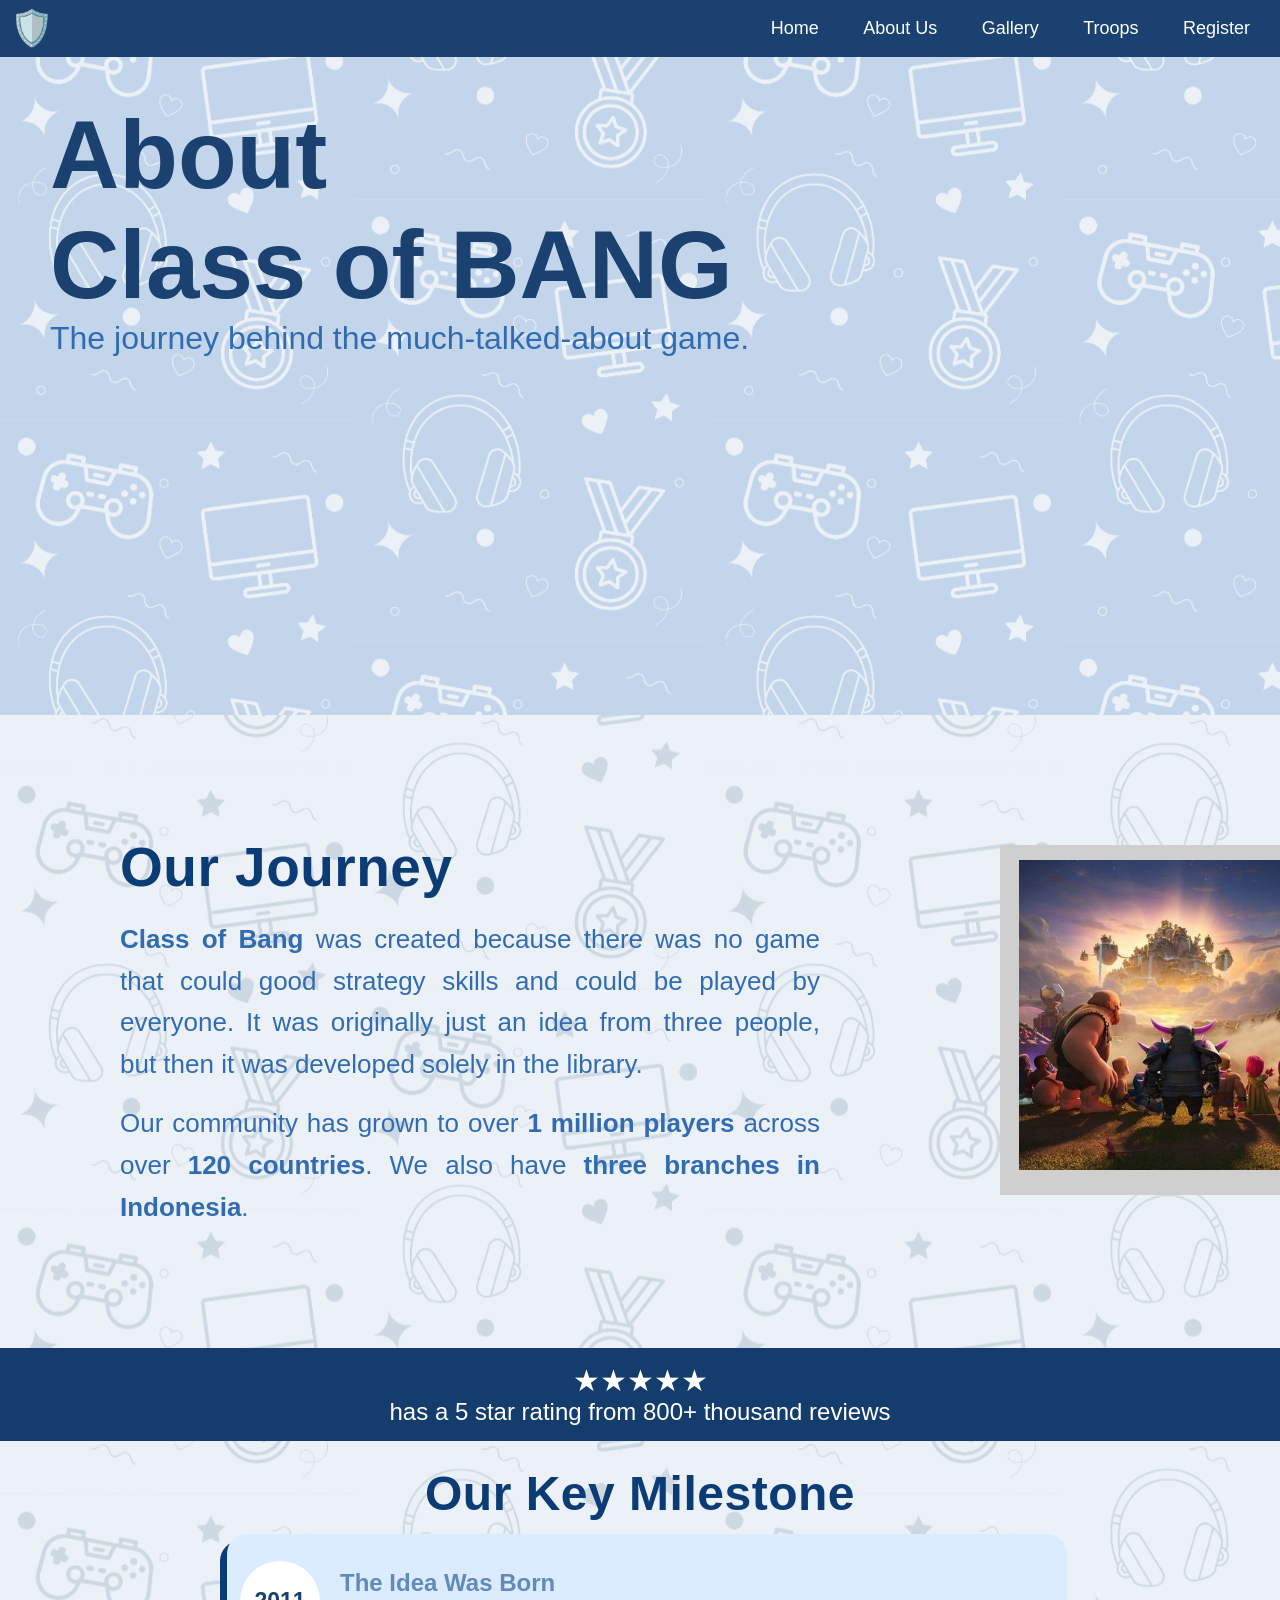
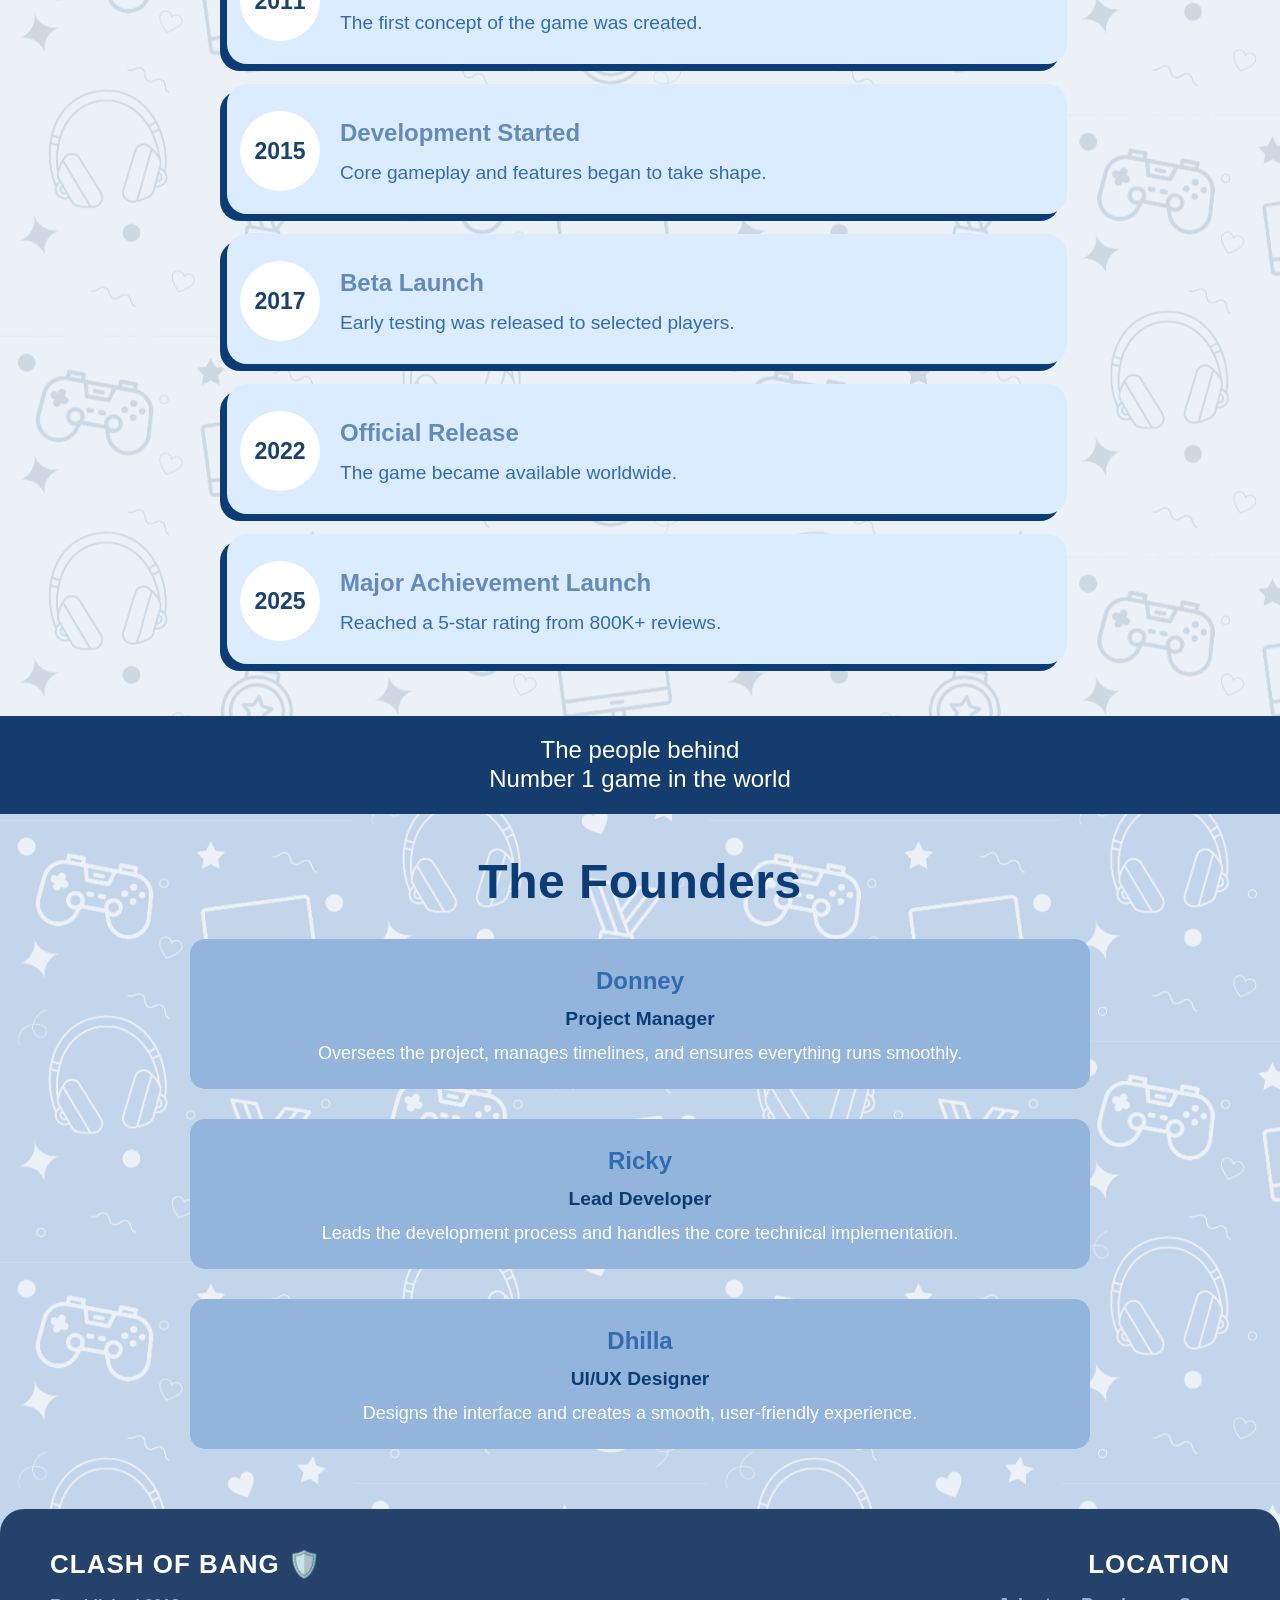
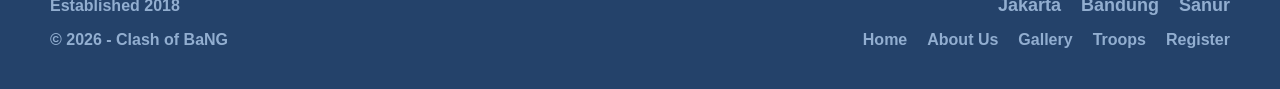
==== ClassOfBang/aboutUs.html @ f2fdd8cb "Move project into ClassOfBang folder" ====
<!DOCTYPE html>
<html lang="en">
<head>
    <meta charset="UTF-8">
    <meta name="viewport" content="width=device-width, initial-scale=1.0">
    <title>About Us</title>
    <link rel="stylesheet" href="styleAbout.css">
    <link rel="stylesheet" href="styleDefault.css">
    <link rel="stylesheet" href="responsive.css">
</head>
<body class="about-page">
    <div id="header"></div>
    
    <section class="about">
        <div class="text">
            <h1>About <br>
                Class of BANG </h1>
                
            <p>The journey behind the much-talked-about game.</p>
        </div>
    </section>

    <section class="journey">
        <div class="journey-content">
            <h2>Our Journey</h2>
            <p>
                <strong>Class of Bang</strong> was created because there was no game that could good 
                strategy skills and could be played by everyone. It was originally just an 
                idea from three people, but then it was developed solely in the library.
            </p>
            <br>
            <p>
                Our community has grown to over <strong>1 million players</strong> across over <strong>120 countries</strong>. 
                We also have <strong>three branches in Indonesia</strong>.
            </p>
        </div>

        <div class = "journey-image">
            <div class="image-bg"></div>
            <img src="source.png/journey.jpg" alt="">
        </div>
    </section>

    <section class="review-bar">
        <div class ="stars">
            ★★★★★
        </div>
        <p>
            has a 5 star rating from 800+ thousand reviews
        </p>
    </section>

    <section class ="milestone">
        <h2> Our Key Milestone</h2>
        <div class="milestone-card">
            <div class="year">
                <p>2011</p>
            </div>

            <div class="milestone-info">
                <h3>The Idea Was Born</h3>
                <p>The first concept of the game was created.</p>
            </div>
        </div>

        <div class="milestone-card"> 
            <div class="year"> 
                <p>2015</p>
            </div>
    
            <div class="milestone-info">
                <h3>Development Started</h3>
                <p>Core gameplay and features began to take shape.</p>
            </div>
        </div>
            
        <div class="milestone-card"> 
            <div class="year"> 
                <p>2017</p>
            </div>

            <div class="milestone-info">
                <h3>Beta Launch</h3>
                <p>Early testing was released to selected players.</p>
            </div>
        </div>

        <div class="milestone-card"> 
            <div class="year"> 
                <p>2022</p>
            </div>
    
            <div class="milestone-info">
                <h3>Official Release</h3>
                <p>The game became available worldwide.</p>
            </div>
        </div>
        
        <div class="milestone-card"> 
            <div class="year"> 
                <p>2025</p>
            </div>
    
            <div class="milestone-info">
                <h3>Major Achievement Launch</h3>
                <p>Reached a 5-star rating from 800K+ reviews.</p>
            </div>
        </div>
    </section>

    <section class="top">
        <p>
            The people behind <br>
            Number 1 game in the world
        </p>
    </section>


    <section class="founders">

        <h2>The Founders</h2>
    
        <div class="founder-container">
    
            <div class="founder-card">
                <h3>
                    Donney
                </h3>
                <h4>
                    Project Manager
                </h4>
                <p>
                    Oversees the project, manages timelines, and ensures everything runs smoothly.
                </p>
            </div>
    
            <div class="founder-card">
                <h3>
                    Ricky
                </h3>
                <h4>
                    Lead Developer
                </h4>
                <p>
                    Leads the development process and handles the core technical implementation.

                </p>
            </div>
    
            <div class="founder-card">
                <h3>
                    Dhilla
                </h3>
                <h4>
                    UI/UX Designer
                </h4>
                <p>
                    Designs the interface and creates a smooth, user-friendly experience.
                </p>
            </div>
        </div>
    </section>

    <div id="footer"></div>
    <script src="Component.js"></script>
    
</body>
</html>
---- ClassOfBang/styleAbout.css ----
* {
    margin: 0;
    padding: 0;
    box-sizing: border-box;
    font-family: Arial, sans-serif;
}

body{
    background-image: 
    linear-gradient(rgba(255, 255, 255, 0.7), rgba(255, 255, 255, 0.7)),
    url('source.png/Untitled\ design-2.png');
}

.about {
    display: flex;
    justify-content: space-between;
    align-items: center;
    background-image: url('source.png/About1.png');
    background-size: cover;
    background-position: center;
    height: 658px;
}

.text {
    position: absolute;
    top: 100px; 
    left: 50px; 
}

.text h1{
    color: #1A416F;
    font-size: 96px;
    margin: 0px;
}

.about p{
    color: #316CB2;
    font-size: 32px;
}

.journey{
    background-image: 
        linear-gradient(rgba(255, 255, 255, 0.7), rgba(255, 255, 255, 0.7)),
        url('source.png/Untitled\ design-4.png');
    display:flex;
    justify-content:space-between;
    align-items:center;
    padding:120px 80px;

}

.journey-content h2 {
    font-size: 2rem;
    font-weight: 800;
    color: #0b3c75;
    margin-bottom: 20px;
    letter-spacing: 0.5px;
    font-size: 55px;
    margin-left: 40px;
}

.journey-content p {
    font-size: 0.95rem;
    line-height: 1.6;
    color: #316CB2;
    font-size: 26px;
    margin-left: 40px;
    text-align: justify;
    max-width: 700px;
}

.image-bg{
    position: absolute;
    width: 350px;
    height: 350px;
    background-color: #cfcfcf;
    top: 845px;
    left: 1000px;
    object-fit: cover;
    z-index: 1;
}

.journey-image img{
    position: absolute;
    width: 310px;
    height: 310px;
    object-fit: cover;
    top: 860px;
    left: 1019px;
    z-index: 2;
}

.review-bar{
    font-size: 24px;
    text-align: center;
    background-color: #143D6D;
    color: white;
    padding: 5px;
    padding-bottom: 15px;
}

.stars{
    font-size: 30px;
    margin-top: 10px;
}

.milestone{
    background-image: 
        linear-gradient(rgba(255, 255, 255, 0.7), rgba(255, 255, 255, 0.7)),
        url('source.png/Untitled\ design-4.png');
    padding:25px 80px;
}

.milestone h2{
    font-size: 48px;
    font-weight: 800;
    color: #0b3c75;
    letter-spacing: 0.5px;
    text-align: center;
}

.milestone-card{
    position: relative;
    display:flex;
    align-items:center;
    gap:20px;
    background:#0b3c75;
    border-radius:20px;
    width:75%;
    margin:20px auto;
    padding:20px;
    z-index:2;
    transition: transform 0.3s ease;
}

.milestone-card::before{
    content:"";
    position:absolute;
    width:100%;
    height:100%;
    background:#dcecff;
    border-radius:20px;
    left:7px;   
    bottom:7px; 
    z-index:-1;
}

.year{
    width:80px;
    height:80px;
    margin-bottom: 10px;
    border-radius:50%;
    background:white;
    display:flex;
    justify-content:center;
    align-items:center;
}

.year p{
    color: #1A416F;
    font-size: 23px;
    font-weight: bolder;
}

.milestone-info h3{
    color: #628ABA;
    font-size: x-large;
    margin-bottom: 40px;
}

.milestone-info p{
    color: #316CB2;
    font-size: larger;
    margin-bottom: 10px;
    margin-top: -25px;
}

.milestone-card:hover {
    transform: translateY(-7px);
}

.top{
    text-align: center;
    background-color: #143D6D;
    color: white;
    padding-top: 20px;
    padding-bottom: 20px;
}

.top p {
    font-size: 24px;
    line-height: 1.2;
}

.founders{
    padding: 60px 120px;
    margin-bottom: 0px;
    margin-top: 0px;
}

.founder-container{
    display: grid;
    grid-template-columns:repeat(1,2fr);
    gap:30px;
    max-width: 900px;
    margin:auto;
}

.founder-card{
    background:#93B5DC;
    padding:20px;
    border-radius:15px;
    text-align:center;
    transition:all 0.3s ease;
    position:relative;
}

.founder-card:hover{
    transform:translateY(-8px);
    box-shadow:0 10px 20px rgba(0,0,0,0.15);
}

.founders h2{
    font-size: 48px;
    font-weight: 800;
    color: #0b3c75;
    margin-top: -20px;
    margin-bottom: 30px;
    letter-spacing: 0.5px;
    text-align: center;
}

.founder-card h3{
    color: #316CB2;
    font-size: x-large;
    line-height: 1.8;
}

.founder-card h4 {
    color: #0b3c75;
    font-size: larger;
    line-height: 1.8;
}

.founder-card p{
    color: white;
    font-size: large;
    line-height: 1.8;
}
---- ClassOfBang/styleDefault.css ----
*{
    font-family: Arial, sans-serif;
}

header{
    display: flex;
    justify-content: space-between;
    align-items: center;
    background-color: #1A416F;
    padding: 8px 10px;
}

h1{
    font-size: 35px;
    margin: 0;
}

header nav a {
    color: white;
    margin-left: 20px;
    margin-right: 20px;
    text-decoration: none;
    transition: 0.3s;
    font-size: 18px;
}

header nav a:hover {
    color: #D0E6FF; 
    text-decoration: underline;
    font-size: 18px;
}

footer {
    background-color: #24426A; 
    color: #92AED0;
    border-top-left-radius: 24px; 
    border-top-right-radius: 24px;
    padding: 40px 50px;
    margin:0px;
    font-weight: 600; 
}

.footer-container {
    display: flex;
    justify-content: space-between;
    align-items: stretch; 
    width: 100%;
}

.footer-left {
    display: flex;
    flex-direction: column;
    justify-content: space-between;
    text-align: left;
    gap: 15px; 
}

.footer-right {
    display: flex;
    flex-direction: column;
    justify-content: space-between;
    align-items: flex-end; 
    gap: 15px;
}

.footer-title {
    color: white;
    font-size: 26px;
    margin: 0;
    display: flex;
    align-items: center;
    text-transform: uppercase; 
    letter-spacing: 1px;
}

footer p {
    margin: 0;
    font-size: 16px;
}

.cities {
    display: flex;
    gap: 20px;
    font-size: 18px;
}

.footer-nav {
    display: flex;
    gap: 20px;
}

.footer-nav a {
    margin: 0;
    color: #92AED0;
    text-decoration: none;
    font-size: 16px;
    transition: color 0.3s ease;
}

.footer-nav a:hover {
    color: white; 
}

@media screen and (max-width: 768px) {
    footer {
        padding: 28px 20px;
    }
    .footer-container {
        flex-direction: column !important;
        gap: 24px;
    }
    .footer-left,
    .footer-right {
        align-items: flex-start !important;
        gap: 8px;
        width: 100%;
    }
    .footer-right {
        text-align: left;
    }
    .footer-title {
        font-size: 18px;
    }
    .cities {
        flex-wrap: wrap;
        gap: 8px;
        font-size: 14px;
        justify-content: flex-start;
    }
    .footer-nav {
        flex-wrap: wrap;
        gap: 8px;
        justify-content: flex-start;
    }
}
---- ClassOfBang/responsive.css ----
.hamburger {
    display: none;
    flex-direction: column;
    justify-content: space-between;
    width: 20px;
    height: 14px;
    background: none;
    border: none;
    cursor: pointer;
    padding: 0;
    flex-shrink: 0;
    position: relative;
    z-index: 999;
}

.hamburger span {
    display: block;
    width: 100%;
    height: 2px;
    background-color: white;
    border-radius: 3px;
    transition: transform 0.3s ease, opacity 0.3s ease;
}

.hamburger.is-open span:nth-child(1) {
    transform: translateY(6px) rotate(45deg);
}
.hamburger.is-open span:nth-child(2) {
    opacity: 0;
}
.hamburger.is-open span:nth-child(3) {
    transform: translateY(-6px) rotate(-45deg);
}

/* ipad */
@media screen and (max-width: 1200px) {
    /* --- HEADER & NAVIGATION --- */
    header nav a {
        margin-left: 10px;
        margin-right: 10px;
        font-size: 16px;
    }

    /* HOME PAGE (Index) */
    .judul {
        width: 100%;
        display: flex;
        flex-direction: column;
        align-items: center;
        position: relative;
    }
    .judul img {
        width: calc(100% - 40px);
        max-width: 1000px;
        height: auto;
        aspect-ratio: 1200 / 550;
        margin-left: auto;
        margin-right: auto;
        margin-top: 20px;
        object-fit: cover;
        margin-bottom: 40px;
    }
    .judul h1 {
        font-size: 5.5vw;
        bottom: 50%;
        left: 8%;
    }
    .button-container {
        position: absolute;
        bottom: 39%;
        left: 8%;
        gap: 15px;
    }
    .about, .regist {
        font-size: 1.8vw;
        padding: 1vw 2vw;
    }

    .latest-update {
        margin-left: 0 !important;
        margin-top: 20px !important;
        margin-bottom: 24px;
        display: flex;
        justify-content: center;
        width: 100%;
    }
    .latest-update h2 {
        width: auto !important;
        min-width: 320px;
        padding: 10px 30px;
        font-size: 36px !important;
    }

    .carousel {
        width: 90% !important;
        max-width: 900px;
    }
    .slide img {
        height: 400px !important;
    }
    .slide h3 {
        font-size: 32px !important;
    }
    .slide p {
        font-size: 20px !important;
    }

    .welcome p {
        margin-left: auto !important;
        margin-right: auto !important;
        max-width: 80% !important;
        font-size: 18px !important;
    }
    .welcome a {
        margin-left: auto !important;
        margin-right: auto !important;
        display: block !important;
        width: fit-content;
    }

    .card-container {
        grid-template-columns: repeat(2, 340px) !important;
        column-gap: 30px !important;
        row-gap: 40px !important;
        justify-content: center !important;
    }
    .card {
        width: 100% !important;
        max-width: 370px !important;
    }
    .fav-troops .card:first-child {
        grid-column: 1 / span 2;
    }

    /*  ABOUT US PAGE  */
    .journey {
        flex-direction: column !important;
        padding: 60px 30px !important;
        gap: 40px !important;
        text-align: center;
    }
    .journey-content p {
        margin-left: auto !important;
        margin-right: auto !important;
        max-width: 90% !important;
    }
    .journey-content h2 {
        margin-left: 0 !important;
    }
    .journey-image {
        position: relative !important;
        width: 350px !important;
        height: 350px !important;
        margin: 0 auto !important;
    }
    .image-bg {
        position: absolute !important;
        top: 0 !important;
        left: 0 !important;
        margin: 0 !important;
    }
    .journey-image img {
        position: absolute !important;
        top: 15px !important;
        left: 19px !important;
        margin: 0 !important;
    }
    
    .milestone-card {
        width: 85% !important;
    }

    .stat-row {
        margin-left: -10px;
        font-size: 23px ;
        margin-bottom: 8px ;
        padding-bottom: 10px;
    }
    .value {
        margin-right: -10px;
        font-size: 23px ;
    }
}

/* hp */
@media screen and (max-width: 768px) {
    header {
        position: relative;
        flex-wrap: wrap;
        align-items: center;
        padding: 12px 16px;
        gap: 0;
    }
    header h1 {
        flex: 1;
    }
    .hamburger {
        display: flex;
    }
    header nav {
        display: none;
        flex-direction: column;
        width: 100%;
        background-color: #1A416F;
        order: 3;
        margin-top: 8px;
    }
    header nav.nav-open {
        display: flex;
    }
    header nav a {
        margin: 0;
        padding: 13px 20px;
        font-size: 16px;
        border-top: 1px solid rgba(255, 255, 255, 0.12);
        display: block;
        width: 100%;
    }
    header nav a:hover {
        background-color: rgba(255, 255, 255, 0.08);
    }

    footer {
        padding: 28px 20px !important;
    }
    .footer-container {
        flex-direction: column !important;
        gap: 24px;
    }
    .footer-left,
    .footer-right {
        align-items: flex-start !important;
        gap: 8px;
        width: 100%;
    }
    .footer-title {
        font-size: 18px !important;
    }
    .cities {
        flex-wrap: wrap;
        gap: 8px;
        font-size: 14px !important;
        justify-content: flex-start;
    }
    .footer-nav {
        flex-wrap: wrap;
        gap: 8px;
        justify-content: flex-start;
    }

    body:not(.about-page)::not(.register-page)  .judul {
        width: 100% !important;
        position: relative;
        display: block;
    }
    body:not(.about-page) .judul img {
        width: calc(100% - 32px) !important;
        height: 200px !important;
        margin-left: 16px !important;
        margin-right: 16px !important;
        margin-top: 20px !important;
        object-fit: cover !important;
        border-radius: 20px !important;
    }
    body:not(.about-page):not(.register-page) .judul h1 {
        position: absolute !important;
        top: 50px !important;
        left: 30px !important;
    }
    .button-container {
        position: absolute !important;
        bottom: 90px !important;
        left: 32% !important;
        transform: translateX(-50%);
        display: flex;
        gap: 10px;
    }
    .about, .regist {
        font-size: 14px !important;
        padding: 10px 16px !important;
    }

    .update-container {
        padding: 10px 0 20px !important;
    }
    .latest-update {
        margin-left: 0 !important;
        margin-top: 0 !important;
        margin-bottom: 16px !important;
        display: flex !important;
        justify-content: center !important;
    }
    .latest-update h2 {
        width: 75% !important;
        font-size: 28px !important;
        border-radius: 0 !important;
        padding: 8px 0 !important;
    }

    .carousel {
        width: 90% !important;
        border-width: 5px !important;
        border-radius: 10px !important;
    }
    .slide img {
        height: 200px !important;
    }
    .slide h3 {
        font-size: 20px !important;
        padding: 0 12px !important;
    }
    .slide p {
        font-size: 14px !important;
        padding: 0 14px !important;
        margin-bottom: 14px !important;
    }

    .fav-troops h2 {
        font-size: 30px !important;
        padding-top: 20px !important;
    }
    .fav-troops .card-container {
        grid-template-columns: 1fr !important;
        gap: 20px !important;
        padding: 0 16px 30px !important;
        width: 80% !important;
        margin-left: 40px;
    }
    .fav-troops .card {
        width: 100% !important;
        height: auto !important;
    }
    .fav-troops .card:first-child {
        grid-column: 1 !important;
    }
    .fav-troops .card img {
        width: 100% !important;
        height: 180px !important;
    }

    .welcome {
        padding: 20px 16px !important;
    }

    .welcome h2{
        font-size: 30px;
    }
    .welcome p {
        margin-left: 0 !important;
        max-width: 100% !important;
        font-size: 16px !important;
        padding-bottom: 16px !important;
    }
    .welcome a,
    .welcome a:hover {
        margin-left: 0 !important;
        font-size: 17px !important;
    }

    /*ABOUT PAGE*/
    .about-page .about {
        height: auto !important;
        min-height: 220px !important;
        padding-bottom: 16px !important;
        position: relative !important;
    }
    .text {
        position: static !important;
        padding: 20px 16px 0 !important;
    }
    .text h1 {
        font-size: 40px;
        margin-bottom: 40px !important;
    }
    .about-page .about p {
        font-size: 16px !important;
        padding: 20px 16px !important;
    }

    .journey {
        flex-direction: column !important;
        padding: 30px 16px !important;
        gap: 20px !important;
    }
    .journey-content h2 {
        font-size: 30px !important;
        margin-left: 0 !important;
    }
    .journey-content p {
        font-size: 16px !important;
        margin-left: 25px !important;
        max-width: 90% !important;
    }
    .journey-image {
        position: relative !important;
        width: 280px !important;
        height: 280px !important;
        margin: 20px auto 0 !important;
    }
    .image-bg {
        position: absolute !important;
        width: 100% !important;
        height: 100% !important;
        top: 0 !important;
        left: 0 !important;
        margin: 0 !important;
    }
    .journey-image img {
        position: absolute !important;
        width: calc(100% - 30px) !important;
        height: calc(100% - 30px) !important;
        top: 15px !important;
        left: 15px !important;
        margin: 0 !important;
    }

    .review-bar {
        font-size: 16px !important;
    }
    .stars {
        font-size: 20px !important;
    }

    .milestone {
        padding: 16px !important;
    }
    .milestone h2 {
        font-size: 30px !important;
    }
    .milestone-card {
        width: 90% !important;
        flex-direction: row !important;
        align-items: center !important;
        gap: 12px !important;
        padding: 12px !important;
    }
    .year {
        width: 58px !important;
        height: 58px !important;
        flex-shrink: 0 !important;
        margin-bottom: 15px !important;
        margin-left: 10px;
    }
    .year p {
        font-size: 16px !important;
    }
    .milestone-info h3 {
        font-size: 18px ;
        margin-bottom: 30px ;
    }
    .milestone-info p {
        font-size: 15px !important;
    }

    .top p {
        font-size: 20px !important;
        padding: 0 12px !important;
    }

    .founders {
        padding: 20px 16px !important;
        width: 90%;
        margin-left: 20px;
        margin-bottom: 20px;
    }
    .founders h2 {
        margin-top: 5px;
        font-size: 30px !important;
        text-align: center;
    }
    .founder-container {
        grid-template-columns: 1fr !important;
        gap: 16px !important;
    }

    .founder-container p{
        font-size: 15px;
    }

    /*GALLERY PAGE*/
    .gallery h1 {
        font-size: 40px ;
        padding: 16px ;
    }
    .gallery-page .card-container {
        margin-top: 12px;
        grid-template-columns: repeat(2, 1fr) !important;
        width: 100% !important;
        column-gap: 12px !important;
        row-gap: 16px !important;
        padding: 0 12px 30px !important;
    }
    .gallery-page .card {
        width: 100% !important;
        height: auto !important;
        padding: 10px !important;
        border-radius: 16px !important;
        border-width: 3px !important;
    }
    .gallery-page .card img {
        width: 100% !important;
        height: 130px !important;
        border-radius: 12px !important;
    }
    .gallery-page .card h2 {
        font-size: 16px !important;
        padding-top: 4px !important;
    }
    .gallery-page .card p {
        font-size: 12px !important;
        padding-top: 2px !important;
    }

    /*TROOPS PAGE*/
 
    .troops-page .judul h1 {
        position: static !important;
        left: auto !important;
        right: auto !important;
        width: 100% !important;
        text-align: center !important;
        margin-top: -60px;
        margin-left: -35px;
        font-size: 40px !important;
    }
    .troops-page .card-container {
        margin-left: 30px;
        margin-top: 80px ;
        grid-template-columns: repeat(2, 1fr) !important;
        column-gap: 12px !important;
        row-gap: 20px !important;
        padding: 0 12px 40px !important;
    }
    .troops-page .card {
        max-width: 10px;
        height: 250px !important;
        right : 8%
    }
    .troops-page .card-content {
        border-radius: 15px !important;
    }
    .troops-page .card-content h2 {
        font-size: 30px !important;
        transform: none !important;
        margin-top: 4px !important;
        text-align: center !important;
    }
    .troops-page .card img {
        width: 150px;
        height: 150px !important;
        object-fit: contain;
    }
    .back-card {
        border-radius: 15px !important;
        padding: 0 10px !important;
        top: 4px !important;
        bottom: 4px !important;
        left: 4px !important;
        right: 4px !important;
    }
    .back-card h1 {
        font-size: 20px !important;
        margin: 0 4px 8px 4px !important;
        padding-top: 10px !important;
        padding-bottom: 6px !important;
    }
    .stat-row {
        margin-left: -24px;
        font-size: 13px ;
        margin-bottom: 8px ;
        padding-bottom: 10px;
    }
    .value {
        margin-right: -24px;
        font-size: 13px ;
    }

    /*  REGISTER PAGE  */
    
    .register-page .judul h1 {
        position: static !important;
        left: auto !important;
        top: auto !important;
        right: auto !important;
        bottom: auto !important;
        display: block !important;
        width: 100% !important;
        font-size: 40px !important;
        text-align: center !important;
        transform: none !important;
    }

    .main-background {
        padding: 0 12px !important;
    }

    .register-box {
        width: 85% !important;
        max-width: 350px;
        padding: 20px !important;
        box-sizing: border-box;
        margin-left: -15px;
    }

    .register-box label {
        font-size: 16px !important;
        margin-left: 0 !important;
    }

    .register-box input,
    .register-box textarea {
        width: 100% !important;
        margin-left: 0 !important;
        box-sizing: border-box;
    }

    .radio-group {
        display: flex;
        gap: 25px !important;
        flex-wrap: wrap;
        margin-left: 0 !important;
    }

    .radio-group input[type="radio"] {
        width: auto !important;
        margin: 0 !important;
    }
    
    .radio-group label {
        font-size: 14px !important;
        margin-left: 10px !important;
        display: inline-block;
    }

    .register-page button {
        width: 100% !important;
        margin: 0 !important;
    }

    .register-page .hamburger {
        display: flex !important;
        width: 22px !important;
        height: 16px !important;
        flex-direction: column !important;
        justify-content: space-between !important;
    }
    
    .register-page .hamburger span {
        display: block !important;
        width: 22px !important;
        height: 2px !important;
        background: white !important;
        border-radius: 2px !important;
    }
}
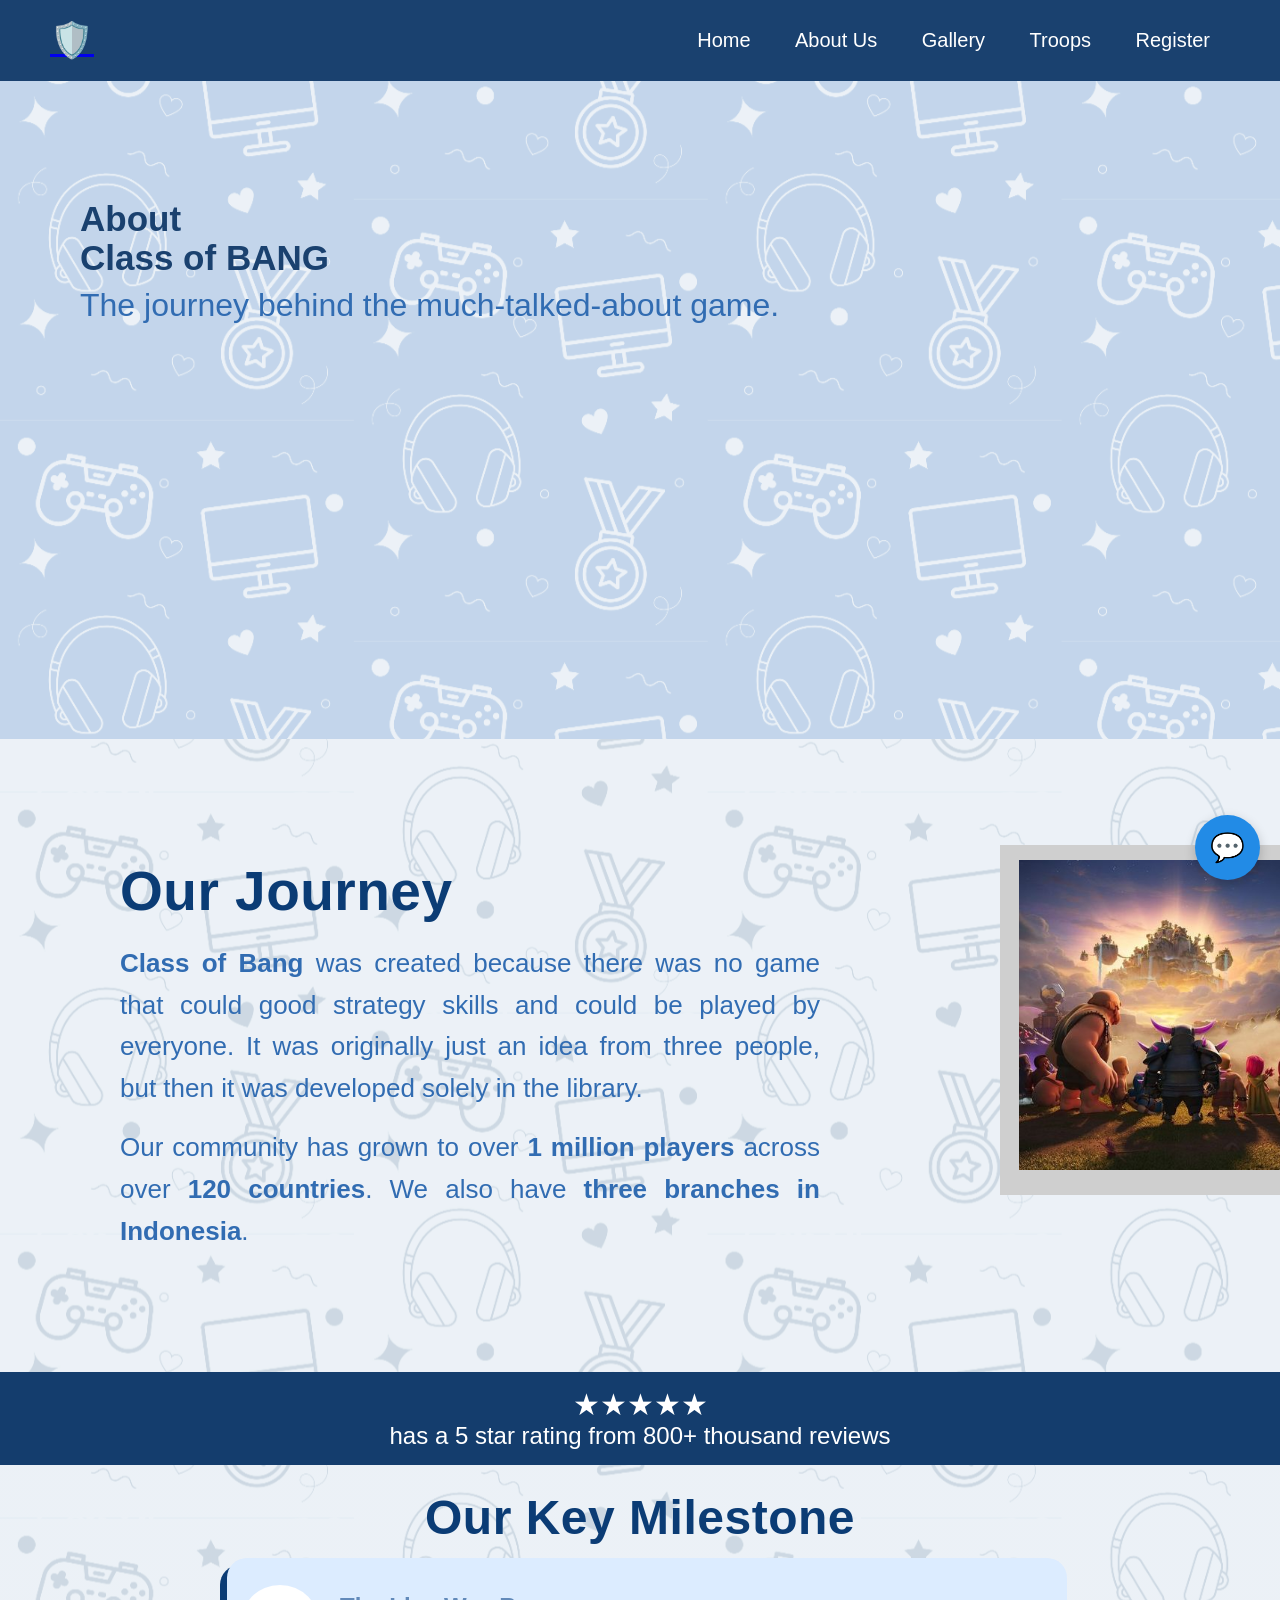
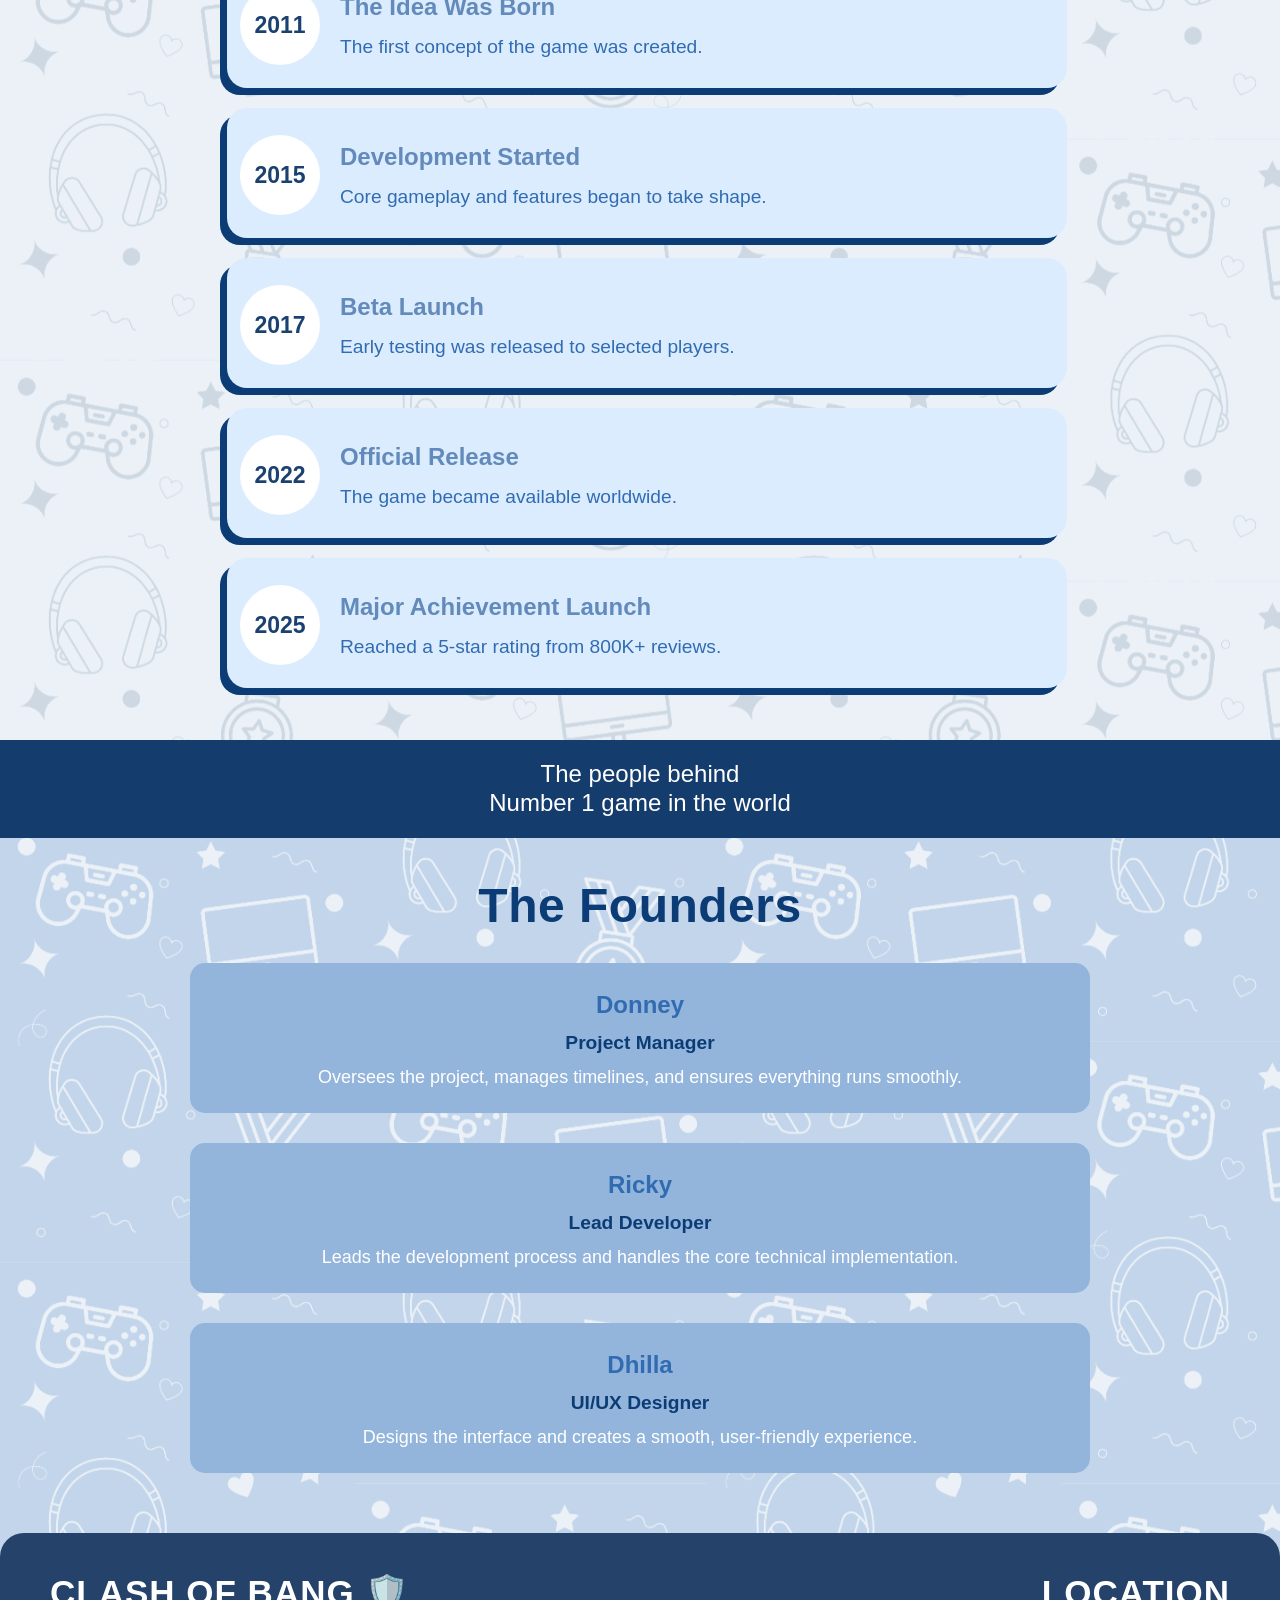
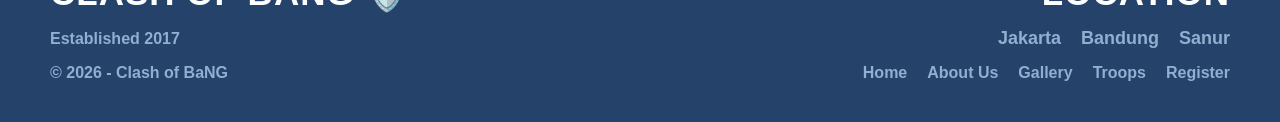
==== commit d4724819: "Add chatbot feature" ====
--- a/ClassOfBang/aboutUs.html
+++ b/ClassOfBang/aboutUs.html
@@ -7,6 +7,7 @@
     <link rel="stylesheet" href="styleAbout.css">
     <link rel="stylesheet" href="styleDefault.css">
     <link rel="stylesheet" href="responsive.css">
+    <link rel="stylesheet" href="static/chat.css">
 </head>
 <body class="about-page">
     <div id="header"></div>
@@ -163,6 +164,7 @@
 
     <div id="footer"></div>
     <script src="Component.js"></script>
+    <script src="static/chat.js" defer></script>
     
 </body>
 </html>
--- a/ClassOfBang/styleAbout.css
+++ b/ClassOfBang/styleAbout.css
@@ -23,19 +23,20 @@
 
 .text {
     position: absolute;
-    top: 100px; 
-    left: 50px; 
+    top: 200px; 
+    left: 80px; 
 }
 
 .text h1{
     color: #1A416F;
-    font-size: 96px;
-    margin: 0px;
-}
-
-.about p{
-    color: #316CB2;
-    font-size: 32px;
+    font-size: 85px ;
+    line-height: 1.1;
+    margin-bottom: 10px;
+}
+
+.text p{
+    color: #316CB2;
+    font-size: 32px ;
 }
 
 .journey{
--- a/ClassOfBang/styleDefault.css
+++ b/ClassOfBang/styleDefault.css
@@ -2,16 +2,16 @@
     font-family: Arial, sans-serif;
 }
 
-header{
+header {
     display: flex;
     justify-content: space-between;
     align-items: center;
     background-color: #1A416F;
-    padding: 8px 10px;
+    padding: 20px 50px; 
 }
 
 h1{
-    font-size: 35px;
+    font-size: 35px !important;
     margin: 0;
 }
 
@@ -21,13 +21,13 @@
     margin-right: 20px;
     text-decoration: none;
     transition: 0.3s;
-    font-size: 18px;
+    font-size: 20px !important;   
 }
 
 header nav a:hover {
     color: #D0E6FF; 
     text-decoration: underline;
-    font-size: 18px;
+    font-size: 20px !important;
 }
 
 footer {
--- a/ClassOfBang/responsive.css
+++ b/ClassOfBang/responsive.css
@@ -4,13 +4,14 @@
     justify-content: space-between;
     width: 20px;
     height: 14px;
-    background: none;
+    background: transparent;
     border: none;
     cursor: pointer;
     padding: 0;
     flex-shrink: 0;
     position: relative;
-    z-index: 999;
+    z-index: 9999 !important;
+    pointer-events: auto !important;
 }
 
 .hamburger span {
@@ -202,11 +203,15 @@
         flex-direction: column;
         width: 100%;
         background-color: #1A416F;
-        order: 3;
-        margin-top: 8px;
-    }
-    header nav.nav-open {
-        display: flex;
+        position: absolute; 
+        top: 100%;
+        left: 0;
+        z-index: 999;
+        padding: 10px 0;
+    }
+    header nav.nav-open,
+    #main-nav.nav-open {
+        display: flex !important; /* Tambahkan !important agar CSS menang */
     }
     header nav a {
         margin: 0;
--- a/ClassOfBang/static/chat.css
+++ b/ClassOfBang/static/chat.css
@@ -0,0 +1,122 @@
+*{
+    font-family: Arial, sans-serif;
+}
+
+#chat-widget-button {
+    position: fixed;
+    bottom: 20px;
+    right: 20px;
+    width: 65px;
+    height: 65px;
+    background-color: #228be6;
+    color: white;
+    border-radius: 50%;
+    border: none;
+    box-shadow: 0 4px 12px rgba(0, 0, 0, 0.2);
+    cursor: pointer;
+    z-index: 1000; 
+    display: flex;
+    justify-content: center;
+    align-items: center;
+    font-size: 28px;
+    transition: transform 0.3s ease, background-color 0.2s;
+  }
+  
+  #chat-widget-button:hover {
+    transform: scale(1.05);
+    background-color: #1c7ed6;
+  }
+  
+  #chat-widget-container {
+    position: fixed;
+    bottom: 100px; 
+    right: 20px;
+    width: 350px;
+    height: 500px;
+    display: none; 
+    flex-direction: column;
+    border-radius: 12px;
+    box-shadow: 0 8px 24px rgba(0, 0, 0, 0.15);
+    background-color: #ffffff;
+    overflow: hidden;
+    z-index: 999;
+    font-family: Arial, sans-serif;
+    opacity: 0; 
+    transform: translateY(20px);
+    transition: opacity 0.3s ease, transform 0.3s ease;
+  }
+  
+  #chat-widget-container.open {
+    display: flex;
+    opacity: 1;
+    transform: translateY(0);
+  }
+  
+  .chat-header {
+    padding: 14px 16px;
+    background-color: #f8f9fa;
+    border-bottom: 1px solid #e9ecef;
+    display: flex;
+    justify-content: space-between;
+    align-items: center;
+  }
+  
+  .chat-header h3 { margin: 0; font-size: 16px; color: #212529; }
+  
+  .close-chat {
+    background: none;
+    border: none;
+    font-size: 20px;
+    color: #adb5bd;
+    cursor: pointer;
+    padding: 0;
+  }
+  
+  .chat-messages {
+    flex: 1;
+    padding: 16px;
+    overflow-y: auto;
+    display: flex;
+    flex-direction: column;
+    gap: 12px;
+  }
+  
+  .message { display: flex; width: 100%; }
+  .bubble {
+    max-width: 75%;
+    padding: 10px 14px;
+    font-size: 14px;
+    line-height: 1.4;
+  }
+  
+  .message.incoming { justify-content: flex-start; }
+  .message.incoming .bubble {
+    background-color: #f1f3f5;
+    border-radius: 16px 16px 16px 4px;
+  }
+  
+  .message.outgoing { justify-content: flex-end; }
+  .message.outgoing .bubble {
+    background-color: #228be6;
+    color: white;
+    border-radius: 16px 16px 4px 16px;
+  }
+  
+  .chat-footer {
+    padding: 12px;
+    display: flex;
+    gap: 8px;
+    border-top: 1px solid #e9ecef;
+  }
+  
+  .chat-footer input {
+    flex: 1;
+    padding: 10px;
+    border: 1px solid #ced4da;
+    border-radius: 20px;
+    outline: none;
+  }
+
+  #sendBtn {
+    padding: 8px;
+  } 
